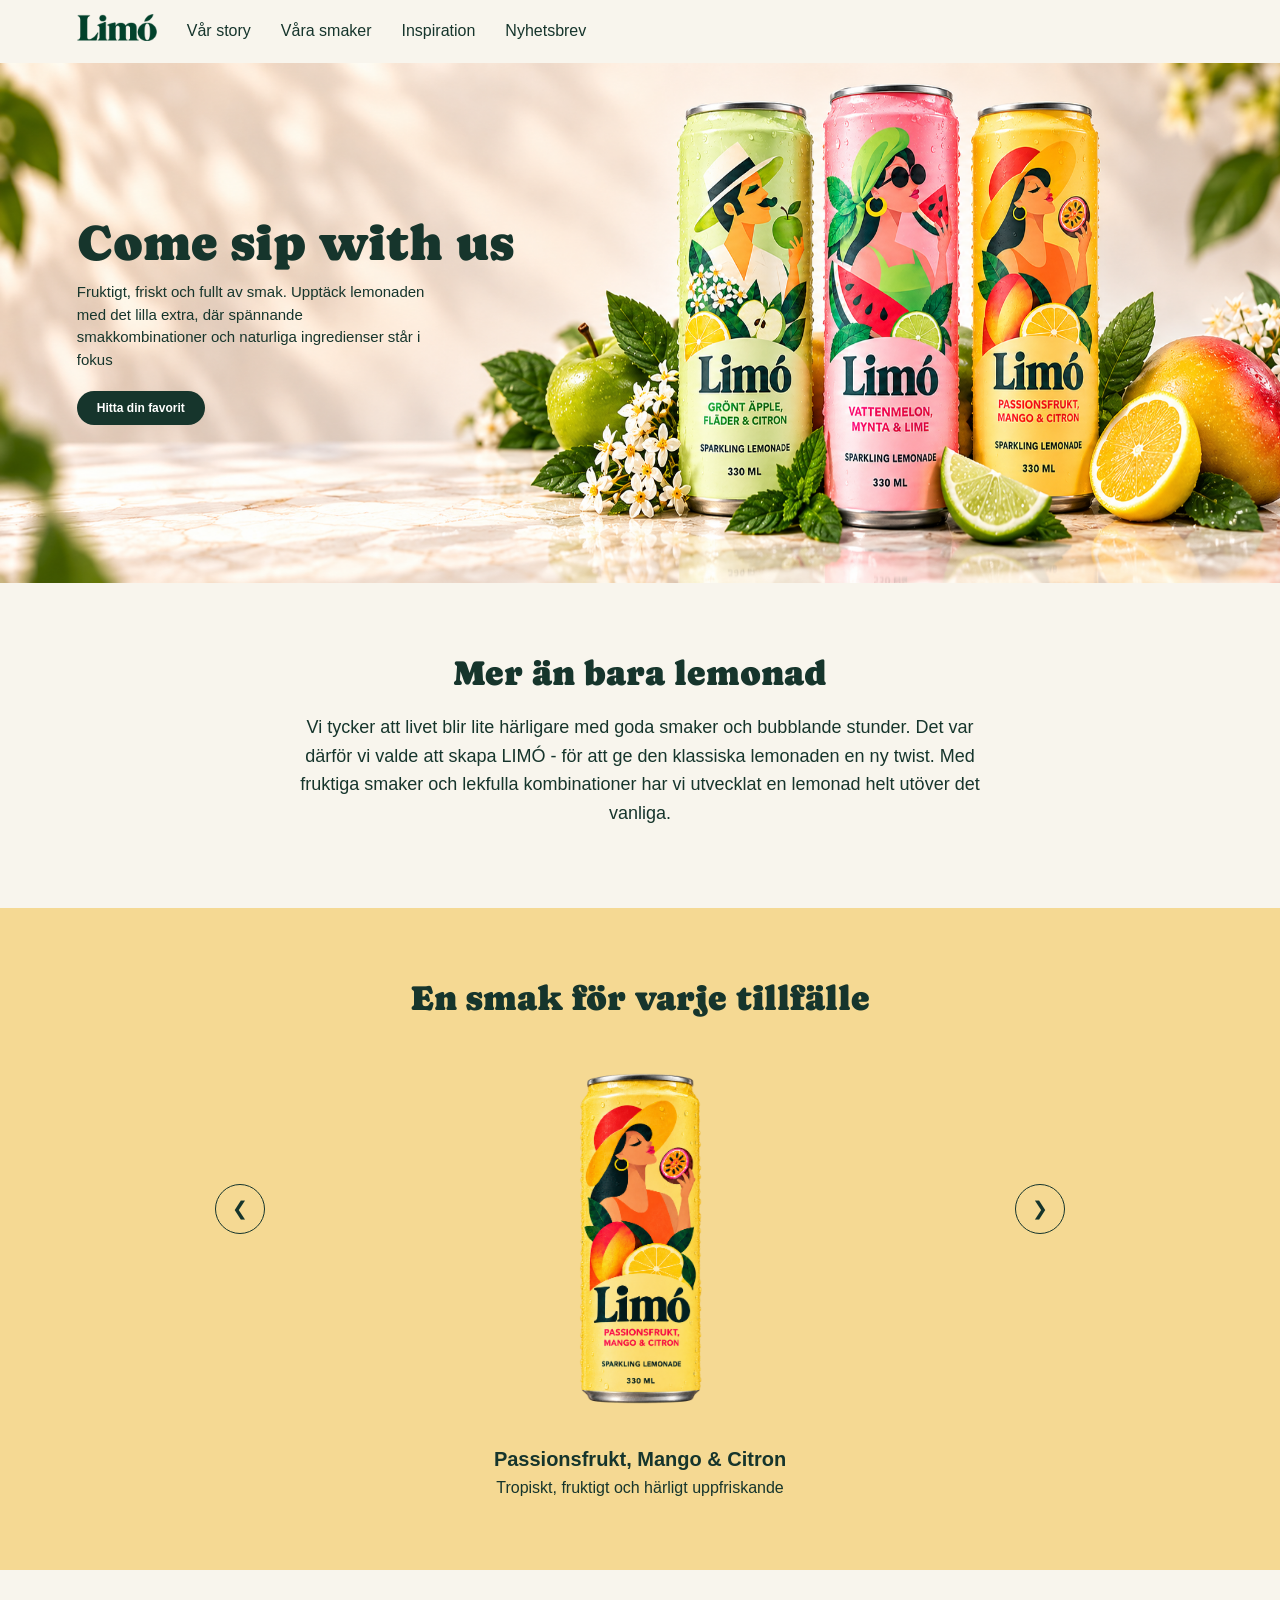
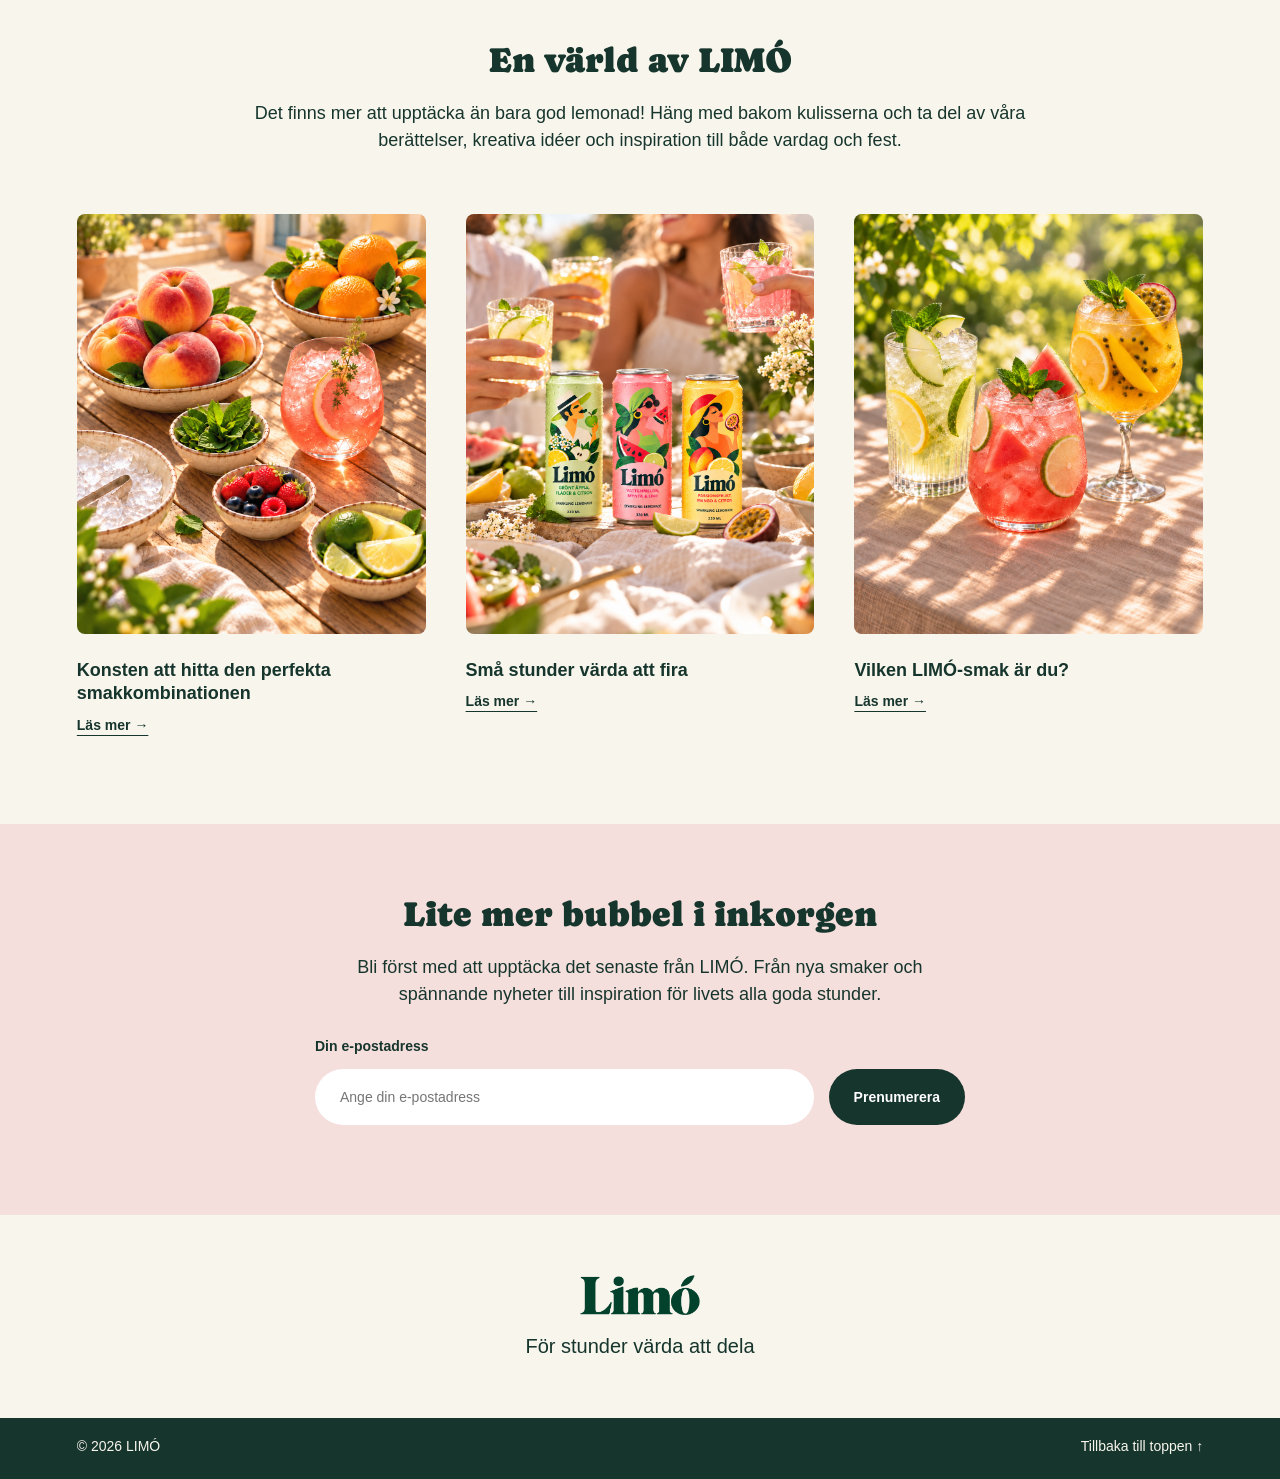
==== Webbplats/index.html @ 3499e302 "Första versionen av projektet" ====
<!doctype html>
<html lang="sv">
  <head>
    <meta charset="UTF-8" />
    <meta name="viewport" content="width=device-width, initial-scale=1.0" />

    <!-- Sidans titel och metabeskrivning för SEO -->
    <title>LIMÓ | Sparkling Lemonade</title>
    <meta
      name="description"
      content="Upptäck LIMÓ - en lemonad med fruktiga smakkombinationer. Utforska våra smaker, hitta din favorit och inspireras av livets goda stunder."
    />

    <!-- Kopplar HTML-filen till den externa CSS-filen -->
    <link rel="stylesheet" href="style.css" />

     <!-- Favicon -->
    <link rel="icon" type="image/png" href="Images/favicon.png">

  </head>

  <body>
    <!-- HEADER: Logotyp och navigeringsmeny -->
    <header id="top">
      <!-- Logotypen länkar tillbaka till startsidan -->
      <a href="index.html" class="logo">
        <img src="images/logo.png" alt="LIMÓ - Startsida" />
      </a>
      <nav aria-label="Huvudmeny">
        <ul>
          <li><a href="#story">Vår story</a></li>
          <li><a href="#smaker">Våra smaker</a></li>
          <li><a href="#inspiration">Inspiration</a></li>
          <li><a href="#nyhetsbrev">Nyhetsbrev</a></li>
        </ul>
      </nav>
    </header>

    <main>
      <!-- HERO: Huvudbild med rubrik, text och knapp -->
      <section class="hero">
        <img
          src="images/nu.png"
          alt="Tre färgglada LIMÓ-lemonader med fruktiga smaker"
          class="hero-image"
        />
        <div class="hero-content">
          <h1>Come sip with us</h1>
          <p>
            Fruktigt, friskt och fullt av smak. Upptäck lemonaden med det lilla
            extra, där spännande smakkombinationer och naturliga ingredienser
            står i fokus
          </p>
          <a href="#smaker" class="hero-button"> Hitta din favorit </a>
        </div>
      </section>

      <!-- VÅR STORY: Presentation av varumärket LIMÓ -->
      <section id="story" class="about">
        <h2>Mer än bara lemonad</h2>

        <p>
          Vi tycker att livet blir lite härligare med goda smaker och bubblande
          stunder. Det var därför vi valde att skapa LIMÓ - för att ge den klassiska
          lemonaden en ny twist. Med fruktiga smaker och lekfulla kombinationer
          har vi utvecklat en lemonad helt utöver det vanliga.
        </p>
      </section>

      <!-- VÅRA SMAKER: Bläddringsbar produktkarusell -->
      <section id="smaker" class="products">
        <h2>En smak för varje tillfälle</h2>

        <div class="product-slider">

           <!-- Vänster Pil -->
        <button class="slider-prev" type="button" aria-label="Föregående smak">
           &#10094;
        </button>

          <div class="product-container">
            <article class="product is-active">
              <img
                src="images/mango.png"
                alt="LIMÓ passionsfrukt, mango och citron"
              />
              <h3>Passionsfrukt, Mango & Citron</h3>
              <p>Tropiskt, fruktigt och härligt uppfriskande</p>
            </article>

            <article class="product">
              <img
                src="images/apple.png"
                alt="LIMÓ grönt äpple, fläder och citron"
              />
              <h3>Grönt äpple, Fläder & Citron</h3>
              <p>Friskt, blommigt och lagom syrligt</p>
            </article>

            <article class="product">
              <img
                src="images/mynta.png"
                alt="LIMÓ vattenmelon, mynta och lime"
              />
              <h3>Vattenmelon, Mynta & Lime</h3>
              <p>Läskande, svalkande och full av sommarkänsla</p>
            </article>
          </div>

           <!-- Höger Pil -->
        <button class="slider-next" type="button" aria-label="Nästa smak">
            &#10095;
        </button>
        </div>
      </section>

      <!-- INSPIRATION: Länkar till webbplatsens tre artiklar -->
      <section id="inspiration" class="journal">
        <h2>En värld av LIMÓ</h2>

        <p>
          Det finns mer att upptäcka än bara god lemonad! Häng med bakom
          kulisserna och ta del av våra berättelser, kreativa idéer och inspiration
          till både vardag och fest.
        </p>

        <!-- Tre artiklar med bilder och länkar -->
<div class="article-container">

    <article class="article-card">

         <div class="article-image">
        <img src="images/kombo.png"
             alt="Fruktiga ingredienser till LIMÓ:s lemonader">
</div>
        <h3>Konsten att hitta den perfekta smakkombinationen</h3>

        <a href="artikel.html?id=perfekta-smakkombinationen">
            Läs mer →
        </a>
    </article>

    <article class="article-card">
        <div class="article-image">
        <img src="images/stunder.png"
             alt="Lemonad serverad under en somrig stund">
</div>
        <h3>Små stunder värda att fira</h3>

        <a href="artikel.html?id=sma-stunder-varda-att-fira">
            Läs mer →
        </a>
    </article>

    <article class="article-card">

    <div class="article-image">
        <img src="images/trio.png"
             alt="LIMÓ:s tre olika lemonadsmaker">
</div>
        <h3>Vilken LIMÓ-smak är du?</h3>

        <a href="artikel.html?id=vilken-limo-smak-ar-du">
            Läs mer →
        </a>
    </article>

</div>
</section>

      <!-- NYHETSBREV: Formulär för att registrera e-postadress -->
      <section id="nyhetsbrev" class="newsletter">
        <h2>Lite mer bubbel i inkorgen</h2>

        <p>
          Bli först med att upptäcka det senaste från LIMÓ. Från nya smaker och
          spännande nyheter till inspiration för livets alla goda stunder.
        </p>

        <form id="newsletter-form">
          <label for="email">Din e-postadress</label>

          <input
            type="email"
            id="email"
            name="email"
            placeholder="Ange din e-postadress"
            autocomplete="email"
            required
          />

          <button type="submit">Prenumerera</button>
        </form>

        <!-- Här kan JavaScript senare visa ett tackmeddelande -->
        <div id="form-message" aria-live="polite"></div>
      </section>
    </main>

   <!-- FOOTER: Logotyp och slogan -->
<footer class="site-footer">

    <div class="footer-top">

        <img src="images/logo.png"
             alt="LIMÓ logotyp"
             class="footer-logo">

        <p>För stunder värda att dela</p>

    </div>

    <!-- Nedre delen med copyright och länk till toppen -->
    <div class="footer-bottom">

        <p>© 2026 LIMÓ</p>

        <a href="#top">Tillbaka till toppen ↑</a>

    </div>

</footer>

    <!-- Kopplar HTML-filen till JavaScript -->
    <script src="script.js"></script>
  </body>
</html>
---- Webbplats/style.css ----
/* GRUNDINSTÄLLNINGAR */

/* Importerar Caprasimo från Google Fonts */
@import url("https://fonts.googleapis.com/css2?family=Caprasimo&display=swap");

/* Tar bort webbläsarens standardmarginaler */
* {
  margin: 0;
  padding: 0;
  box-sizing: border-box;
}

/* Sidans bakgrund, textfärg och typsnitt */
body {
  background-color: #f8f5ed;
  color: #16352c;
  font-family: "Gill Sans", "Gill Sans MT", Calibri, "Trebuchet MS", sans-serif;
}

/* HEADER */

/* Placerar logotyp och navigering till vänster */
header {
  display: flex;
  justify-content: flex-start;
  align-items: center;
  gap: 30px;
  padding: 18px 6% 18px;
  background-color: #f8f5ed;
}

/* LIMÓ-logotypen */
.logo {
  display: inline-flex;
  align-items: center;
  flex-shrink: 0;
}

.logo img {
  display: block;
  width: 80px;
  height: auto;
  position: relative;
  top: -4px;
}

/* Navigeringsmenyn */
nav ul {
  display: flex;
  align-items: center;
  gap: 30px;
  list-style: none;
}

/* Länkarna i menyn */
nav a {
  font-size: 16px;
  font-weight: 300;
  text-decoration: none;
  color: #16352c;
}

/* Ändrar färg när muspekaren förs över en länk */
nav a:hover {
  color: #5f4a42;
}

/* HERO-SEKTION */

/* Gör det möjligt att placera text ovanpå bilden */
.hero {
  position: relative;
  width: 100%;
  height: 520px;
  min-height: 0;
  overflow: hidden;
}

/* Bakgrundsbilden fyller hela sektionen */
.hero-image {
  position: absolute;
  top: 0;
  left: 0;
  width: 103%;
  height: 100%;
  object-fit: fill;
  object-position: center;
}

/* Placerar innehållet ovanpå bilden */
.hero-content {
  position: relative;
  z-index: 1;
  min-height: 0;
  height: 100%;
  display: flex;
  flex-direction: column;
  justify-content: center;
  align-items: flex-start;
  padding: 60px 6%;
  max-width: 600px;
  transform: translateY(-3px);
}

/* Hero-sektionens huvudrubrik */
.hero h1 {
  font-family: "Caprasimo", serif;
  font-size: 50px;
  font-weight: 10;
  white-space: nowrap;
  margin-bottom: 10px;
}

/* Hero-sektionens brödtext */
.hero p {
  font-size: 15px;
  line-height: 1.5;
  margin-bottom: 20px;
  max-width: 350px;
}

/* Knappen till smaksektionen */
.hero-button {
  display: inline-block;
  background-color: #16352c;
  color: #ffffff;
  padding: 10px 20px;
  border-radius: 35px;
  text-decoration: none;
  font-size: 12px;
  font-family: inherit;
  font-weight: 600;
}

/* Knappens effekt vid hovring */
.hero-button:hover {
  background-color: #5f4a42;
}

/* VÅR STORY: Sektionens utseende */
.about {
  background-color: #f8f5ed;
  padding: 70px 8% 80px;
  text-align: center;
}

/* Rubriken i Vår story */
.about h2 {
  font-size: 35px;
  font-family: "Caprasimo", serif;
  font-weight: 10;
  color: #16352c;
  margin-bottom: 20px;
}

/* Brödtexten i Vår story */
.about p {
  font-size: 18px;
  line-height: 1.6;
  color: #16352c;
  max-width: 700px;
  margin: 0 auto;
}

/* VÅRA SMAKER: Sektionens utseende */
.products {
  background-color: #f5d993;
  padding: 70px 6% 70px;
  text-align: center;
  transition: background-color 0.4s ease;
}

/* Bakgrundsfärg för respektive LIMÓ-smak */
.products.flavour-mango {
  background-color: #f5d993;
}

.products.flavour-apple {
  background-color: #dce9b8;
}

.products.flavour-watermelon {
  background-color: #f6c6d3;
}

.products h2 {
  font-size: 35px;
  font-family: "Caprasimo", serif;
  font-weight: 10;
  color: #16352c;
  margin-bottom: 40px;
}

/* PRODUKTPILAR: Runda knappar med tunn kontur */
.slider-prev,
.slider-next {
  display: flex;
  align-items: center;
  justify-content: center;
  background-color: transparent;
  color: #16352c;
  border: 0.5px solid #16352c;
  border-radius: 50%;
  width: 50px;
  height: 50px;
  font-size: 19px;
  line-height: 1;
  cursor: pointer;
  flex-shrink: 0;
  transform: translateY(-70px);
  transition:
    background-color 0.3s ease,
    color 0.3s ease;
}

/* Mörkgrön bakgrund och vit pil vid hover */
.slider-prev:hover,
.slider-next:hover {
  background-color: #16352c;
  color: #ffffff;
}

/* Placerar pilarna på varsin sida av produkten */
.product-slider {
  display: flex;
  align-items: center;
  justify-content: center;
  gap: 50px;
  max-width: 1100px;
  margin: 0 auto;
}

/* Centrerar produkten */
.product-container {
  width: 100%;
  max-width: 650px;
}

/* Döljer produkter som inte är aktiva */
.product {
  display: none;
}

/* Visar den aktuella produkten */
.product.is-active {
  display: block;
}

/* Produktbildens storlek */
.product img {
  display: block;
  width: 100%;
  height: 350px;
  object-fit: contain;
  margin-bottom: 40px;
}

/* Produktnamn */
.product h3 {
  font-size: 20px;
  margin-bottom: 5px;
  color: #16352c;
}

/* Smakbeskrivning */
.product p {
  font-size: 16px;
  line-height: 1.5;
  color: #16352c;
}

/* INSPIRATION: Sektionens bakgrund och avstånd */
.journal {
  background-color: #f8f5ed;
  padding: 70px 6% 90px;
  text-align: center;
}

/* Rubriken i inspirationssektionen */
.journal h2 {
  font-size: 35px;
  font-family: "Caprasimo", serif;
  font-weight: 10;
  color: #16352c;
  margin-bottom: 20px;
}

/* Den inledande brödtexten */
.journal > p {
  font-size: 18px;
  line-height: 1.5;
  max-width: 800px;
  margin: 0 auto 60px;
}

/* Placerar de tre artikelkorten bredvid varandra */
.article-container {
  display: grid;
  grid-template-columns: repeat(3, 1fr);
  gap: 40px;
  max-width: 1200px;
  margin: 0 auto;
}

/* Varje artikelkort */
.article-card {
  text-align: left;
}

/* Bildruta som döljer det som zoomas utanför */
.article-image {
  overflow: hidden;
  border-radius: 8px;
  margin-bottom: 25px;
}

/* Artikelbildernas storlek och mjuka övergång */
.article-card img {
  display: block;
  width: 100%;
  height: 420px;
  object-fit: cover;
  transition: transform 0.8s ease;
}

/* Zoomar in bilden när muspekaren är över den */
.article-image:hover img {
  transform: scale(1.08);
}

/* Artikelrubrikerna */
.article-card h3 {
  font-size: 18px;
  line-height: 1.3;
  color: #16352c;
  margin-bottom: 10px;
}

/* Länken till artikeln */
.article-card a {
  display: inline-block;
  color: #16352c;
  font-size: 14px;
  font-weight: 600;
  text-decoration: underline;
  text-underline-offset: 5px;
  transition:
    transform 0.3s ease,
    color 0.3s ease;
}

/* Flyttar länken åt höger när man hovrar */
.article-card a:hover {
  transform: translateX(5px);
  color: #5f4a42;
}

/* NYHETSBREV: Bakgrund och placering */
.newsletter {
  background-color: #f5dfdd;
  padding: 70px 6% 90px;
  text-align: center;
}

/* Rubriken */
.newsletter h2 {
  font-size: 35px;
  font-family: "Caprasimo", serif;
  font-weight: 10;
  color: #16352c;
  margin-bottom: 20px;
}

/* Brödtexten */
.newsletter > p {
  font-size: 18px;
  line-height: 1.5;
  max-width: 600px;
  margin: 0 auto 30px;
}

/* Placerar e-postfältet och knappen bredvid varandra */
#newsletter-form {
  display: grid;
  grid-template-columns: 1fr auto;
  gap: 15px;
  max-width: 650px;
  margin: 0 auto;
  text-align: left;
}

/* Texten ovanför e-postfältet */
#newsletter-form label {
  grid-column: 1 / -1;
  font-size: 14px;
  font-weight: 600;
}

/* E-postfältets utseende */
#newsletter-form input {
  min-width: 0;
  padding: 20px 25px;
  border: none;
  border-radius: 300px;
  font-size: 14px;
  font-family: inherit;
}

/* Prenumerera-knappen */
#newsletter-form button {
  background-color: #16352c;
  color: white;
  border: none;
  border-radius: 30px;
  padding: 15px 25px;
  font-size: 14px;
  font-weight: 600;
  font-family: inherit;
  cursor: pointer;
}

/* Ändrar knappens färg vid hovring */
#newsletter-form button:hover {
  background-color: #5f4a42;
}

/* Tackmeddelandet som skapas med JavaScript */
#form-message {
  position: relative;
  height: 0;
}

/* Placerar tackmeddelandet under formuläret */
#form-message p {
  position: absolute;
  top: 25px;
  left: 0;
  width: 100%;
  margin: 0;
  text-align: center;
  font-size: 16px;
  font-weight: 600;
  color: #16352c;
}

/* FOOTER: Sektionens grundinställningar */
.site-footer {
  width: 100%;
}

/* Övre delen med beige bakgrund */
.footer-top {
  background-color: #f8f5ed;
  padding: 60px 6% 60px;
  text-align: center;
}

/* LIMÓ-logotypen */
.footer-logo {
  display: block;
  width: 120px;
  height: auto;
  margin: 0 auto 20px;
}

/* Slogan under logotypen */
.footer-top p {
  font-size: 20px;
  color: #16352c;
  font-weight: 500;
}

/* Nedre delen med mörkgrön bakgrund */
.footer-bottom {
  display: flex;
  justify-content: space-between;
  align-items: center;
  background-color: #16352c;
  padding: 20px 6% 25px;
}

/* Copyright-text */
.footer-bottom p {
  color: #f8f5ed;
  font-size: 14px;
}

/* Länken tillbaka till toppen */
.footer-bottom a {
  color: #f8f5ed;
  font-size: 14px;
  text-decoration: none;
}

/* Effekt när muspekaren är över länken */
.footer-bottom a:hover {
  text-decoration: underline;
}

/* Mjuk scrollning mellan sidans ankarlänkar */
html {
  scroll-behavior: smooth;
}

/* BUBBLOR: Utseende på bubblorna som skapas */
.celebration-bubble {
  position: fixed;
  bottom: -60px;
  border-radius: 50%;
  background-color: rgba(255, 255, 255, 0.514);
  border: 0.5px solid rgba(142, 120, 99, 0.497);
  box-shadow: inset 0 0 12px rgba(225, 250, 248, 0.6);
  pointer-events: none;
  z-index: 9999;
  animation: bubble-rise 5s ease-out forwards;
}

/* ANIMATION: Får bubblorna att stiga och försvinna */
@keyframes bubble-rise {
  0% {
    transform: translateY(0) scale(0.5);
    opacity: 0;
  }

  15% {
    opacity: 1;
  }

  80% {
    opacity: 0.8;
  }

  100% {
    transform: translateY(-110vh) scale(1.2);
    opacity: 0;
  }
}
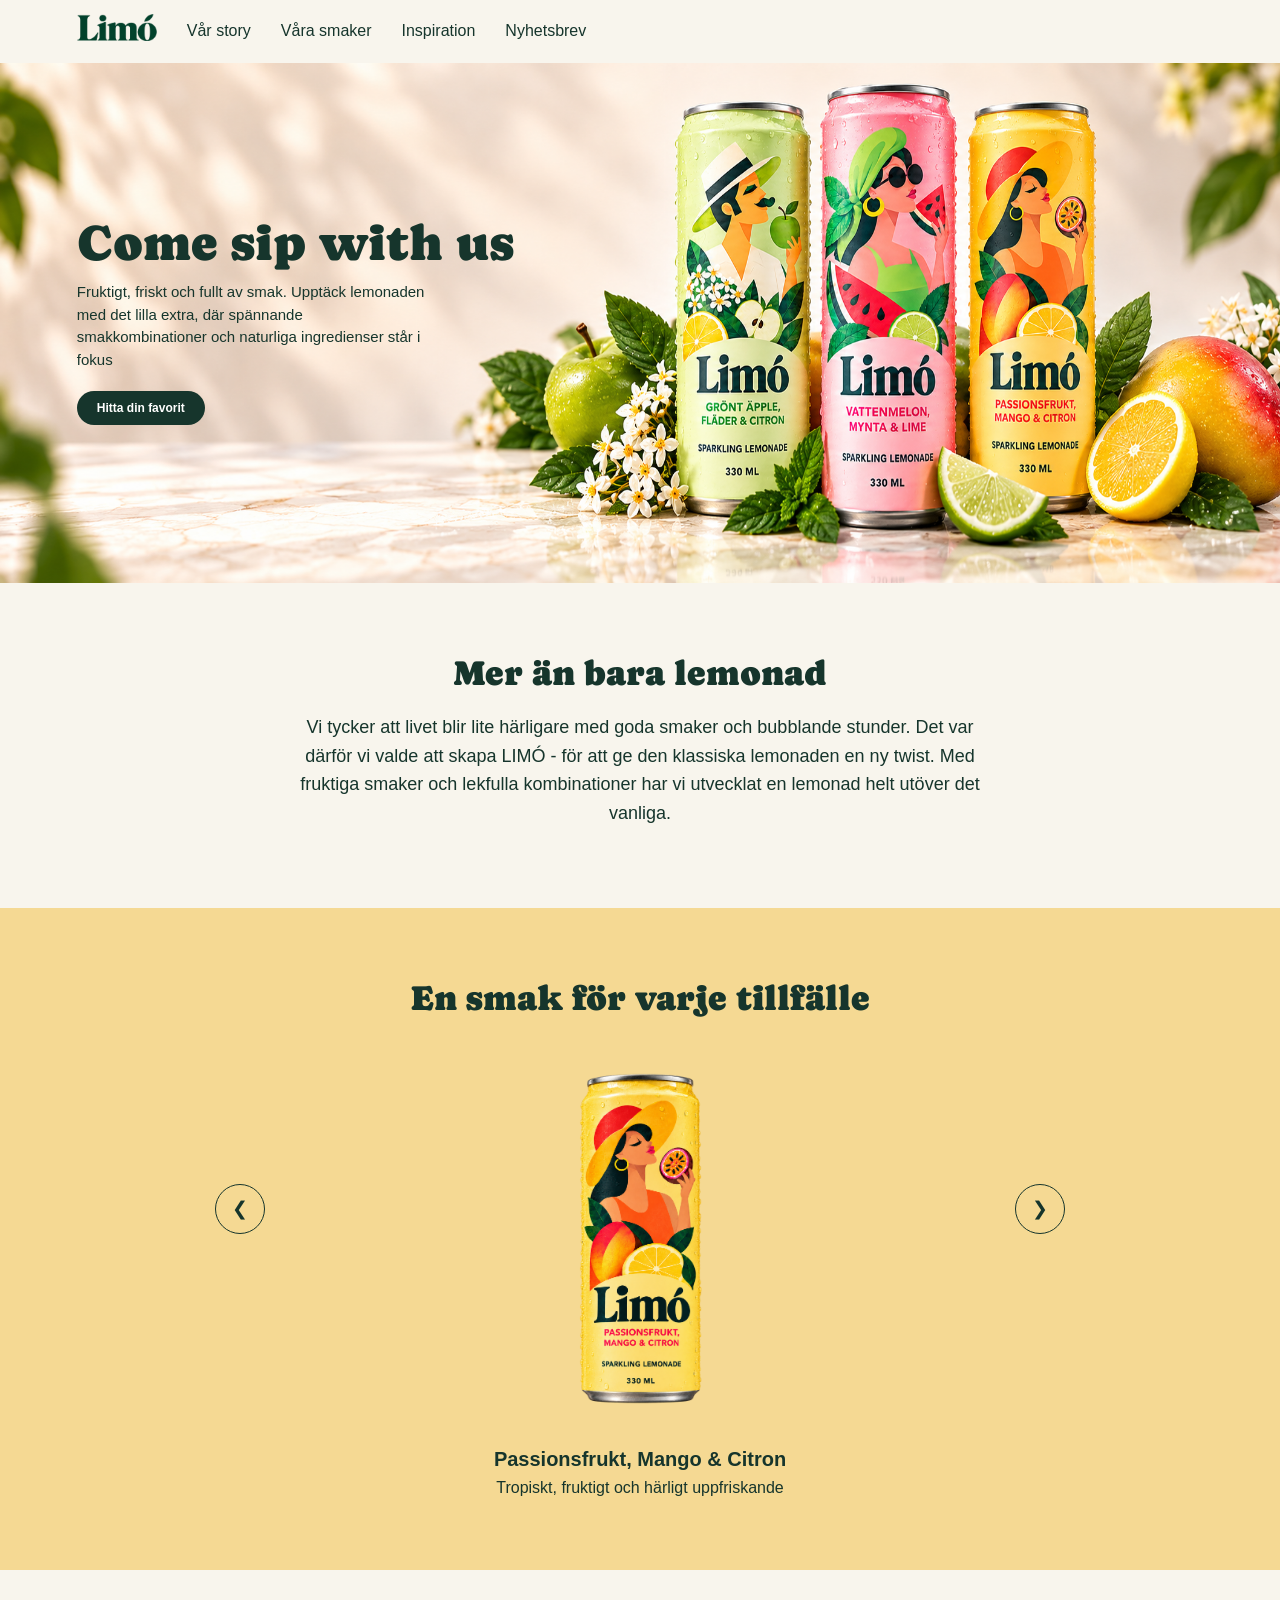
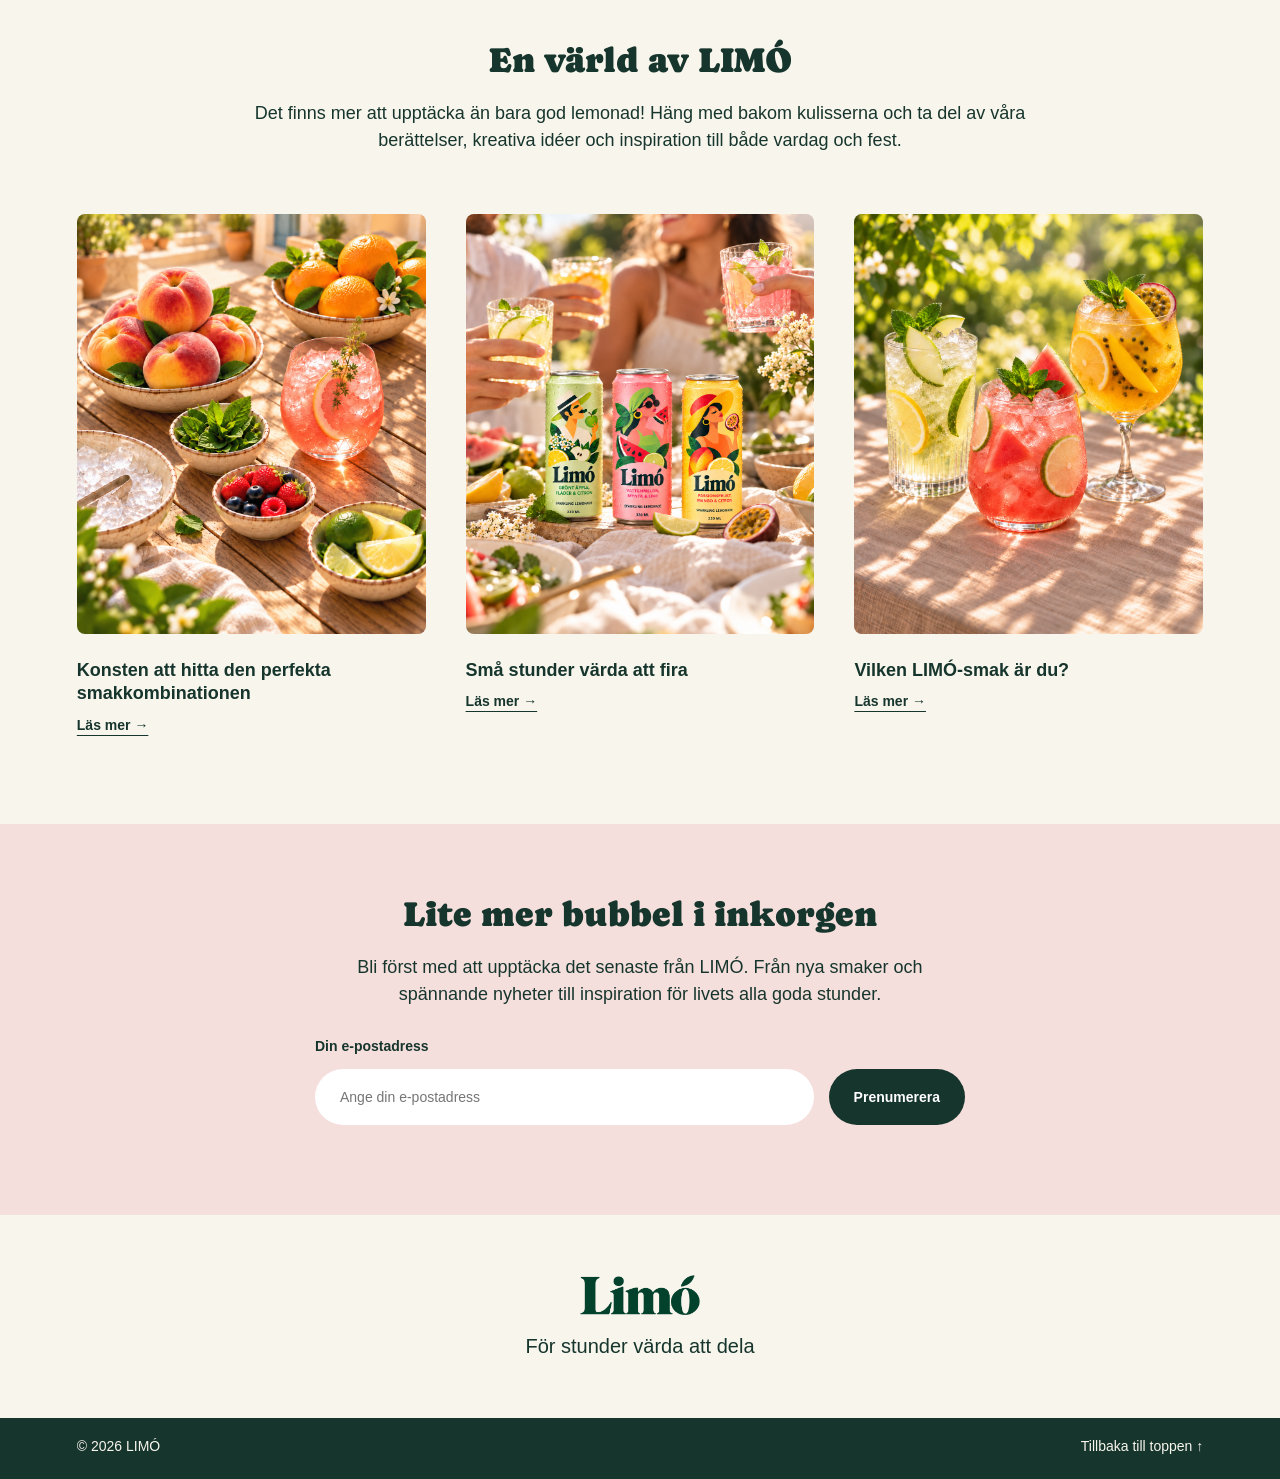
==== commit 93247fd3: "Ändring av namn, design och storlek på text" ====
--- a/Webbplats/index.html
+++ b/Webbplats/index.html
@@ -5,18 +5,17 @@
     <meta name="viewport" content="width=device-width, initial-scale=1.0" />
 
     <!-- Sidans titel och metabeskrivning för SEO -->
-    <title>LIMÓ | Sparkling Lemonade</title>
+    <title>LIMÓ Sparkling Lemonade - Fruktig, frisk och full av smak</title>
     <meta
       name="description"
-      content="Upptäck LIMÓ - en lemonad med fruktiga smakkombinationer. Utforska våra smaker, hitta din favorit och inspireras av livets goda stunder."
+      content="Upptäck LIMÓ, en sprudlande lemonad med fruktiga smakkombinationer. Utforska våra tre smaker, hitta din favorit och inspireras av livets goda stunder."
     />
 
     <!-- Kopplar HTML-filen till den externa CSS-filen -->
     <link rel="stylesheet" href="style.css" />
 
-     <!-- Favicon -->
-    <link rel="icon" type="image/png" href="Images/favicon.png">
-
+    <!-- Favicon -->
+    <link rel="icon" type="image/png" href="images/favicon.png" />
   </head>
 
   <body>
@@ -40,7 +39,7 @@
       <!-- HERO: Huvudbild med rubrik, text och knapp -->
       <section class="hero">
         <img
-          src="images/nu.png"
+          src="images/hero.png"
           alt="Tre färgglada LIMÓ-lemonader med fruktiga smaker"
           class="hero-image"
         />
@@ -61,9 +60,9 @@
 
         <p>
           Vi tycker att livet blir lite härligare med goda smaker och bubblande
-          stunder. Det var därför vi valde att skapa LIMÓ - för att ge den klassiska
-          lemonaden en ny twist. Med fruktiga smaker och lekfulla kombinationer
-          har vi utvecklat en lemonad helt utöver det vanliga.
+          stunder. Det var därför vi valde att skapa LIMÓ - för att ge den
+          klassiska lemonaden en ny twist. Med fruktiga smaker och lekfulla
+          kombinationer har vi utvecklat en lemonad helt utöver det vanliga.
         </p>
       </section>
 
@@ -72,16 +71,19 @@
         <h2>En smak för varje tillfälle</h2>
 
         <div class="product-slider">
-
-           <!-- Vänster Pil -->
-        <button class="slider-prev" type="button" aria-label="Föregående smak">
-           &#10094;
-        </button>
+          <!-- Vänster Pil -->
+          <button
+            class="slider-prev"
+            type="button"
+            aria-label="Föregående smak"
+          >
+            &#10094;
+          </button>
 
           <div class="product-container">
             <article class="product is-active">
               <img
-                src="images/mango.png"
+                src="images/passionsfrukt_mango.png"
                 alt="LIMÓ passionsfrukt, mango och citron"
               />
               <h3>Passionsfrukt, Mango & Citron</h3>
@@ -90,7 +92,7 @@
 
             <article class="product">
               <img
-                src="images/apple.png"
+                src="images/apple_flader.png"
                 alt="LIMÓ grönt äpple, fläder och citron"
               />
               <h3>Grönt äpple, Fläder & Citron</h3>
@@ -99,7 +101,7 @@
 
             <article class="product">
               <img
-                src="images/mynta.png"
+                src="images/vattenmelon_mynta.png"
                 alt="LIMÓ vattenmelon, mynta och lime"
               />
               <h3>Vattenmelon, Mynta & Lime</h3>
@@ -107,10 +109,10 @@
             </article>
           </div>
 
-           <!-- Höger Pil -->
-        <button class="slider-next" type="button" aria-label="Nästa smak">
+          <!-- Höger Pil -->
+          <button class="slider-next" type="button" aria-label="Nästa smak">
             &#10095;
-        </button>
+          </button>
         </div>
       </section>
 
@@ -120,53 +122,49 @@
 
         <p>
           Det finns mer att upptäcka än bara god lemonad! Häng med bakom
-          kulisserna och ta del av våra berättelser, kreativa idéer och inspiration
-          till både vardag och fest.
+          kulisserna och ta del av våra berättelser, kreativa idéer och
+          inspiration till både vardag och fest.
         </p>
 
         <!-- Tre artiklar med bilder och länkar -->
-<div class="article-container">
-
-    <article class="article-card">
-
-         <div class="article-image">
-        <img src="images/kombo.png"
-             alt="Fruktiga ingredienser till LIMÓ:s lemonader">
-</div>
-        <h3>Konsten att hitta den perfekta smakkombinationen</h3>
-
-        <a href="artikel.html?id=perfekta-smakkombinationen">
-            Läs mer →
-        </a>
-    </article>
-
-    <article class="article-card">
-        <div class="article-image">
-        <img src="images/stunder.png"
-             alt="Lemonad serverad under en somrig stund">
-</div>
-        <h3>Små stunder värda att fira</h3>
-
-        <a href="artikel.html?id=sma-stunder-varda-att-fira">
-            Läs mer →
-        </a>
-    </article>
-
-    <article class="article-card">
-
-    <div class="article-image">
-        <img src="images/trio.png"
-             alt="LIMÓ:s tre olika lemonadsmaker">
-</div>
-        <h3>Vilken LIMÓ-smak är du?</h3>
-
-        <a href="artikel.html?id=vilken-limo-smak-ar-du">
-            Läs mer →
-        </a>
-    </article>
-
-</div>
-</section>
+        <div class="article-container">
+          <article class="article-card">
+            <div class="article-image">
+              <img
+                src="images/kombiationer.png"
+                alt="Fruktiga ingredienser till LIMÓ:s lemonader"
+              />
+            </div>
+            <h3>Konsten att hitta den perfekta smakkombinationen</h3>
+
+            <a href="artikel.html?id=perfekta-smakkombinationen"> Läs mer → </a>
+          </article>
+
+          <article class="article-card">
+            <div class="article-image">
+              <img
+                src="images/stunder.png"
+                alt="Lemonad serverad under en somrig stund"
+              />
+            </div>
+            <h3>Små stunder värda att fira</h3>
+
+            <a href="artikel.html?id=sma-stunder-varda-att-fira"> Läs mer → </a>
+          </article>
+
+          <article class="article-card">
+            <div class="article-image">
+              <img
+                src="images/smaker.png"
+                alt="LIMÓ:s tre olika lemonadsmaker"
+              />
+            </div>
+            <h3>Vilken LIMÓ-smak är du?</h3>
+
+            <a href="artikel.html?id=vilken-limo-smak-ar-du"> Läs mer → </a>
+          </article>
+        </div>
+      </section>
 
       <!-- NYHETSBREV: Formulär för att registrera e-postadress -->
       <section id="nyhetsbrev" class="newsletter">
@@ -192,34 +190,26 @@
           <button type="submit">Prenumerera</button>
         </form>
 
-        <!-- Här kan JavaScript senare visa ett tackmeddelande -->
+        <!-- Här visar JavaScript ett tackmeddelande -->
         <div id="form-message" aria-live="polite"></div>
       </section>
     </main>
 
-   <!-- FOOTER: Logotyp och slogan -->
-<footer class="site-footer">
-
-    <div class="footer-top">
-
-        <img src="images/logo.png"
-             alt="LIMÓ logotyp"
-             class="footer-logo">
+    <!-- FOOTER: Logotyp och slogan -->
+    <footer class="site-footer">
+      <div class="footer-top">
+        <img src="images/logo.png" alt="LIMÓ logotyp" class="footer-logo" />
 
         <p>För stunder värda att dela</p>
-
-    </div>
-
-    <!-- Nedre delen med copyright och länk till toppen -->
-    <div class="footer-bottom">
-
+      </div>
+
+      <!-- Nedre delen med copyright och länk till toppen -->
+      <div class="footer-bottom">
         <p>© 2026 LIMÓ</p>
 
         <a href="#top">Tillbaka till toppen ↑</a>
-
-    </div>
-
-</footer>
+      </div>
+    </footer>
 
     <!-- Kopplar HTML-filen till JavaScript -->
     <script src="script.js"></script>
--- a/Webbplats/style.css
+++ b/Webbplats/style.css
@@ -45,7 +45,7 @@
 }
 
 /* Navigeringsmenyn */
-nav ul {
+header nav ul {
   display: flex;
   align-items: center;
   gap: 30px;
@@ -53,16 +53,16 @@
 }
 
 /* Länkarna i menyn */
-nav a {
+header nav a {
   font-size: 16px;
-  font-weight: 300;
+  font-weight: 350;
   text-decoration: none;
   color: #16352c;
 }
 
 /* Ändrar färg när muspekaren förs över en länk */
-nav a:hover {
-  color: #5f4a42;
+header nav a:hover {
+  color: #9b7a6d;
 }
 
 /* HERO-SEKTION */
@@ -81,10 +81,9 @@
   position: absolute;
   top: 0;
   left: 0;
-  width: 103%;
+  width: 100%;
   height: 100%;
   object-fit: fill;
-  object-position: center;
 }
 
 /* Placerar innehållet ovanpå bilden */
@@ -106,7 +105,7 @@
 .hero h1 {
   font-family: "Caprasimo", serif;
   font-size: 50px;
-  font-weight: 10;
+  font-weight: 400;
   white-space: nowrap;
   margin-bottom: 10px;
 }
@@ -148,7 +147,7 @@
 .about h2 {
   font-size: 35px;
   font-family: "Caprasimo", serif;
-  font-weight: 10;
+  font-weight: 400;
   color: #16352c;
   margin-bottom: 20px;
 }
@@ -186,7 +185,7 @@
 .products h2 {
   font-size: 35px;
   font-family: "Caprasimo", serif;
-  font-weight: 10;
+  font-weight: 400;
   color: #16352c;
   margin-bottom: 40px;
 }
@@ -280,7 +279,7 @@
 .journal h2 {
   font-size: 35px;
   font-family: "Caprasimo", serif;
-  font-weight: 10;
+  font-weight: 400;
   color: #16352c;
   margin-bottom: 20px;
 }
@@ -352,7 +351,7 @@
 /* Flyttar länken åt höger när man hovrar */
 .article-card a:hover {
   transform: translateX(5px);
-  color: #5f4a42;
+  color: #9b7a6d;
 }
 
 /* NYHETSBREV: Bakgrund och placering */
@@ -366,7 +365,7 @@
 .newsletter h2 {
   font-size: 35px;
   font-family: "Caprasimo", serif;
-  font-weight: 10;
+  font-weight: 400;
   color: #16352c;
   margin-bottom: 20px;
 }
@@ -419,6 +418,12 @@
   cursor: pointer;
 }
 
+/* Visar tydligt vilket formulärelement som är markerat */
+#newsletter-form input:focus-visible,
+#newsletter-form button:focus-visible {
+  outline: 2px solid #16352c;
+}
+
 /* Ändrar knappens färg vid hovring */
 #newsletter-form button:hover {
   background-color: #5f4a42;
